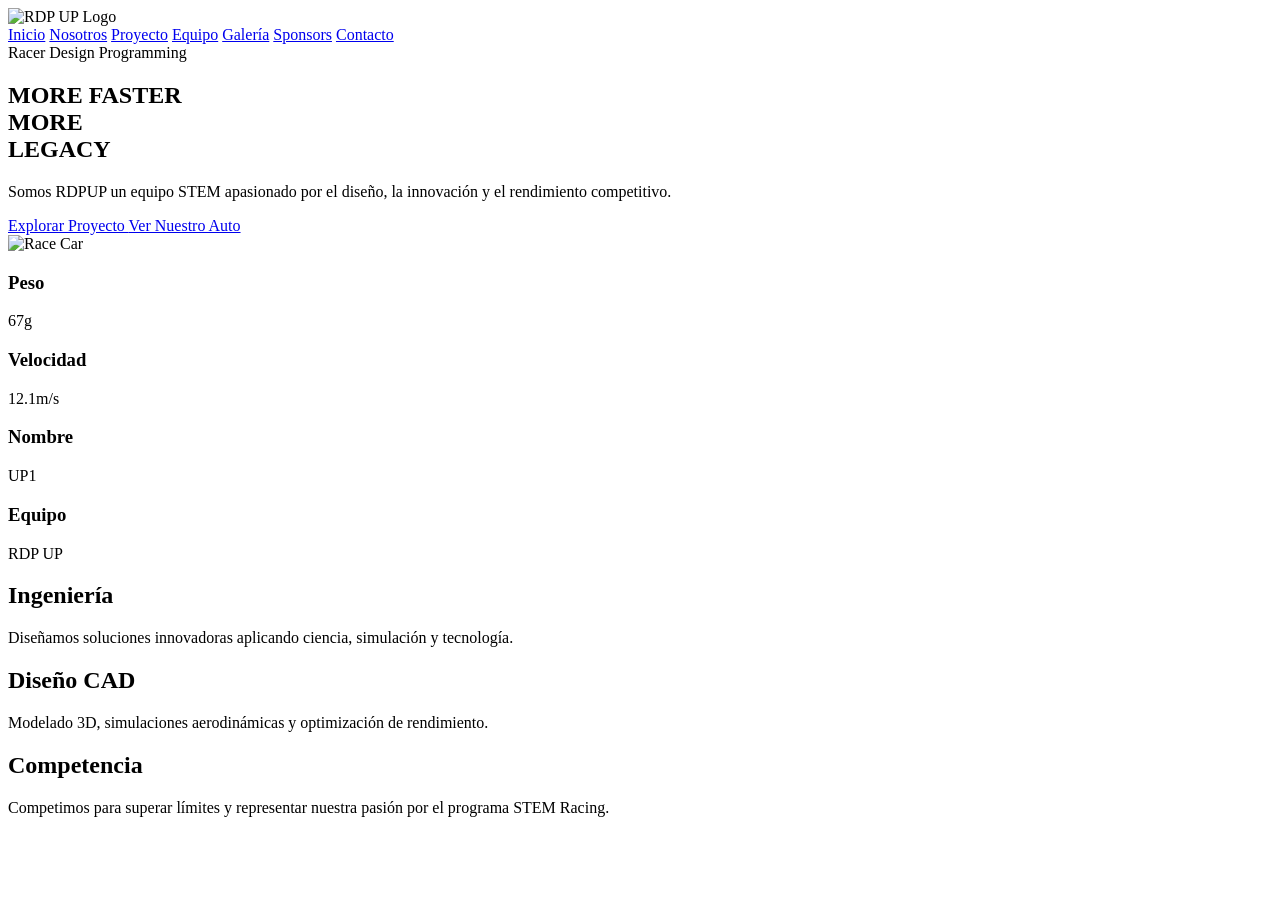
==== index.html @ f3060013 "1st 1st" ====
<!DOCTYPE html>
<html lang="es">

<head>

    <meta charset="UTF-8">

    <meta name="viewport" content="width=device-width, initial-scale=1.0">

    <title>RDP UP STEM Racing</title>

    <!-- FUENTES -->
    <link href="https://fonts.googleapis.com/css2?family=Orbitron:wght@400;600;700;800&family=Inter:wght@300;400;500;600&display=swap" rel="stylesheet">

    <!-- CSS -->
    <link rel="stylesheet" href="css/style.css">

</head>

<body>

    <!-- GLOW -->
    <div class="bg-glow"></div>

    <!-- LINEAS -->
    <div class="lines">

        <div class="line"></div>
        <div class="line"></div>
        <div class="line"></div>

    </div>

    <!-- NAVBAR -->
    <nav class="navbar">

        <!-- LOGO -->
        <div class="logo-container">

            <img src="assets/logo/logo.png" alt="RDP UP Logo" class="logo-img">

        </div>

        <!-- LINKS -->
        <div class="nav-links">

            <a href="index.html">Inicio</a>

            <a href="nosotros.html">Nosotros</a>

            <a href="proyecto.html">Proyecto</a>

            <a href="equipo.html">Equipo</a>

            <a href="galeria.html">Galería</a>

            <a href="sponsors.html">Sponsors</a>

            <a href="contacto.html">Contacto</a>

        </div>

    </nav>

    <!-- HERO -->
    <section class="hero">

        <!-- TEXTO -->
        <div class="hero-text">

            <div class="subtitle">
                Racer Design Programming
            </div>

            <h1>
                MORE FASTER<br>
                MORE<br>
                <span>LEGACY</span>
            </h1>

            <p>
                Somos RDPUP un equipo STEM apasionado por el diseño,
                la innovación y el rendimiento competitivo.
            </p>

            <!-- BOTONES -->
            <div class="buttons">

                <a href="proyecto.html" class="btn btn-primary">
                    Explorar Proyecto
                </a>

                <a href="#" class="btn btn-secondary">
                    Ver Nuestro Auto
                </a>

            </div>

        </div>

        <!-- AUTO -->
        <div class="hero-image">

            <img src="assets/cars/car.png" alt="Race Car">

        </div>

    </section>

    <!-- STATS -->
    <section class="stats">

        <div class="stat-card">

            <h3>Peso</h3>

            <p>67g</p>

        </div>

        <div class="stat-card">

            <h3>Velocidad</h3>

            <p>12.1m/s</p>

        </div>

        <div class="stat-card">

            <h3>Nombre</h3>

            <p>UP1</p>

        </div>

        <div class="stat-card">

            <h3>Equipo</h3>

            <p>RDP UP</p>

        </div>

    </section>

    <!-- FEATURES -->
    <section class="features">

        <div class="feature">

            <h2>Ingeniería</h2>

            <p>
                Diseñamos soluciones innovadoras aplicando ciencia,
                simulación y tecnología.
            </p>

        </div>

        <div class="feature">

            <h2>Diseño CAD</h2>

            <p>
                Modelado 3D, simulaciones aerodinámicas
                y optimización de rendimiento.
            </p>

        </div>

        <div class="feature">

            <h2>Competencia</h2>

            <p>
                Competimos para superar límites y representar
                nuestra pasión por el programa STEM Racing.
            </p>

        </div>

    </section>

</body>

</html>
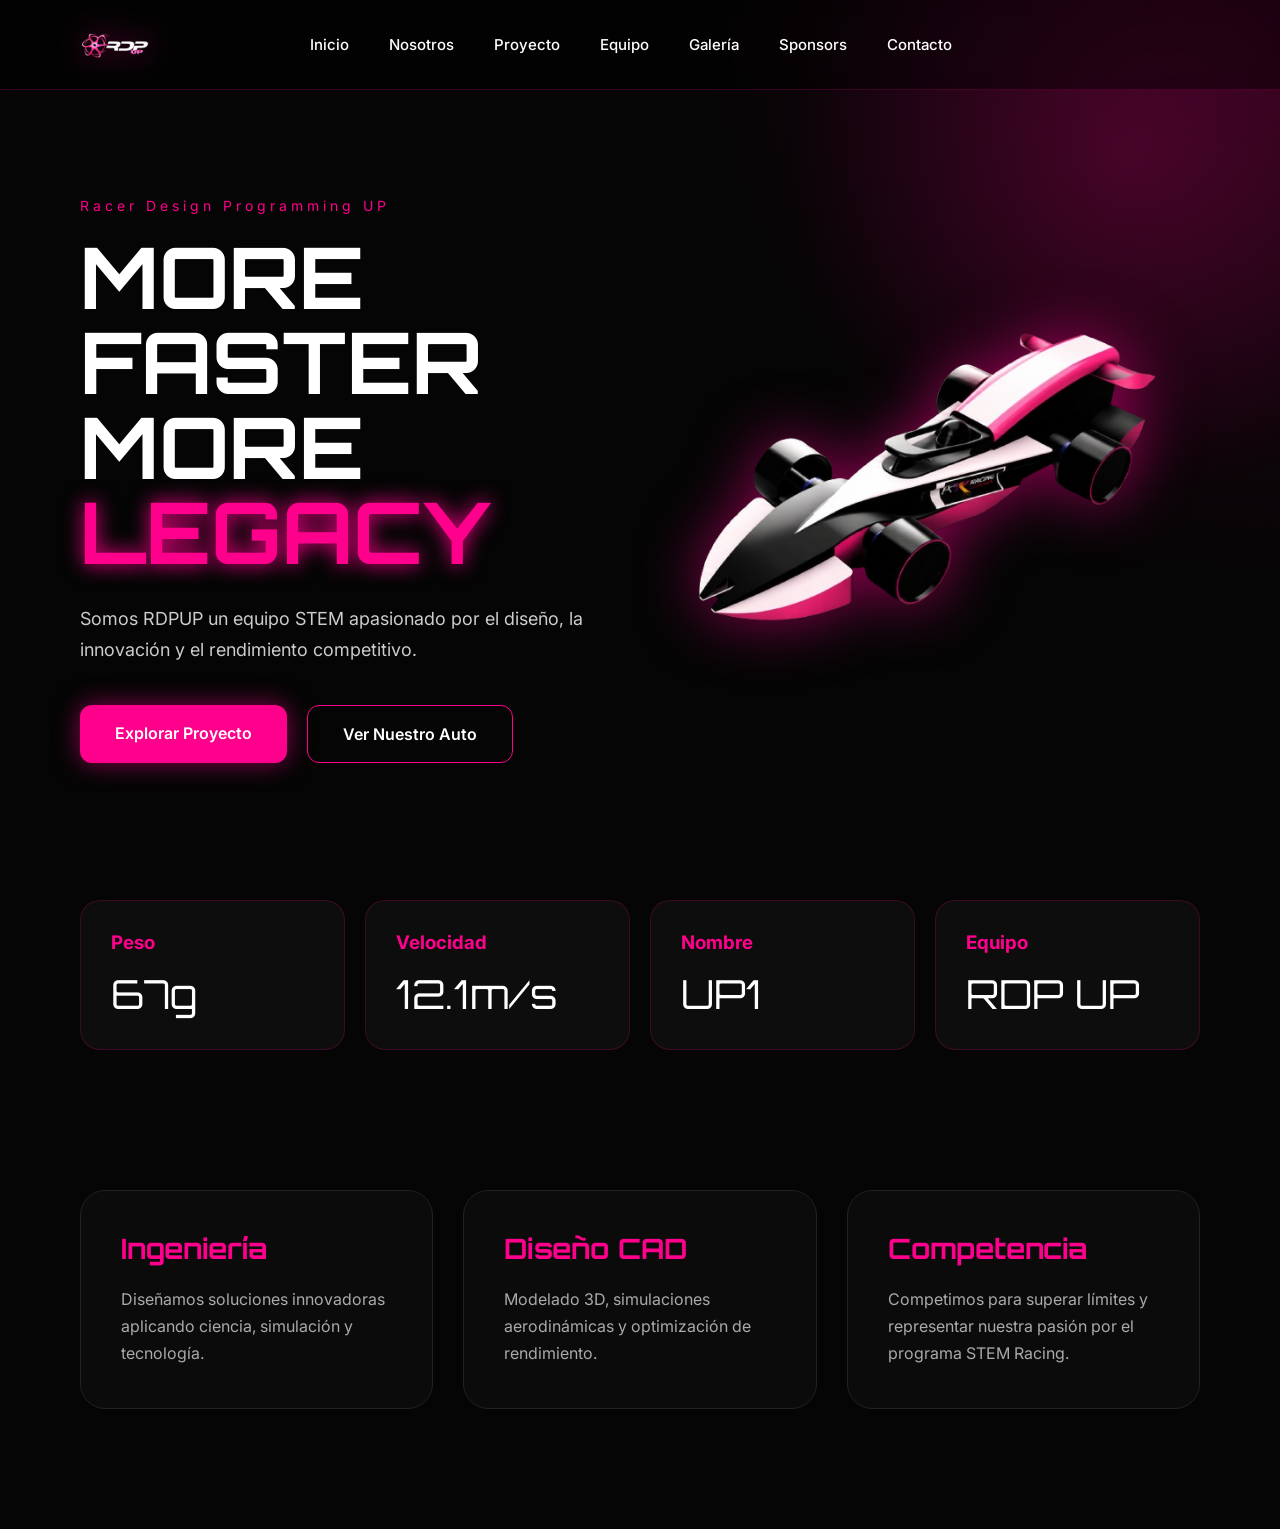
==== commit a9c9c747: "correcion en el titulo" ====
--- a/index.html
+++ b/index.html
@@ -69,7 +69,7 @@
         <div class="hero-text">
 
             <div class="subtitle">
-                Racer Design Programming
+                Racer Design Programming UP
             </div>
 
             <h1>
@@ -184,4 +184,4 @@
 
 </body>
 
-</html>+</html>
--- a/css/style.css
+++ b/css/style.css
@@ -0,0 +1,2529 @@
+*{
+    margin:0;
+    padding:0;
+    box-sizing:border-box;
+}
+
+body{
+
+    background:
+    radial-gradient(circle at top right,#ff008c22,transparent 30%),
+    #050505;
+
+    color:white;
+
+    font-family:'Inter',sans-serif;
+
+    overflow-x:hidden;
+}
+
+/* GLOW */
+
+.bg-glow{
+
+    position:fixed;
+
+    width:700px;
+    height:700px;
+
+    background:radial-gradient(circle,#ff008c33 0%, transparent 70%);
+
+    top:-200px;
+    right:-200px;
+
+    z-index:-1;
+}
+
+/* NAVBAR */
+
+.navbar{
+
+    width:100%;
+    height:90px;
+
+    display:flex;
+    align-items:center;
+    justify-content:flex-start;
+
+    padding:0 80px;
+
+    position:fixed;
+
+    top:0;
+    left:0;
+
+    z-index:1000;
+
+    background:rgba(0,0,0,0.45);
+
+    backdrop-filter:blur(10px);
+
+    border-bottom:1px solid #ff008c33;
+}
+
+/* LOGO */
+
+.logo-container{
+
+    display:flex;
+    align-items:center;
+}
+
+.logo-img{
+
+    height:70px;
+
+    width:auto;
+
+    object-fit:contain;
+
+    filter:drop-shadow(0 0 15px #ff008c88);
+
+    transition:0.3s;
+}
+
+.logo-img:hover{
+
+    transform:scale(1.05);
+
+    filter:drop-shadow(0 0 25px #ff008c);
+}
+
+/* LINKS */
+
+.nav-links{
+
+    display:flex;
+
+    gap:40px;
+
+    margin-left:80px;
+}
+
+.nav-links a{
+
+    color:white;
+
+    text-decoration:none;
+
+    font-size:15px;
+
+    font-weight:500;
+
+    position:relative;
+
+    transition:0.3s;
+}
+
+.nav-links a:hover{
+
+    color:#ff008c;
+}
+
+.nav-links a::after{
+
+    content:"";
+
+    position:absolute;
+
+    left:0;
+    bottom:-8px;
+
+    width:0%;
+    height:2px;
+
+    background:#ff008c;
+
+    transition:0.3s;
+}
+
+.nav-links a:hover::after{
+
+    width:100%;
+}
+
+/* HERO */
+
+.hero{
+
+    min-height:100vh;
+
+    display:flex;
+    align-items:center;
+    justify-content:space-between;
+
+    padding:140px 80px 80px;
+
+    position:relative;
+}
+
+.hero-text{
+
+    width:50%;
+
+    z-index:2;
+}
+
+.subtitle{
+
+    color:#ff008c;
+
+    letter-spacing:4px;
+
+    margin-bottom:20px;
+
+    font-size:14px;
+}
+
+.hero h1{
+
+    font-family:'Orbitron',sans-serif;
+
+    font-size:85px;
+
+    line-height:1;
+
+    margin-bottom:30px;
+
+    text-transform:uppercase;
+}
+
+.hero h1 span{
+
+    color:#ff008c;
+
+    text-shadow:0 0 20px #ff008c;
+}
+
+.hero p{
+
+    color:#cccccc;
+
+    font-size:18px;
+
+    line-height:1.7;
+
+    max-width:550px;
+
+    margin-bottom:40px;
+}
+
+/* BOTONES */
+
+.buttons{
+
+    display:flex;
+
+    gap:20px;
+}
+
+.btn{
+
+    padding:18px 35px;
+
+    border-radius:12px;
+
+    text-decoration:none;
+
+    font-weight:600;
+
+    transition:0.3s;
+}
+
+.btn-primary{
+
+    background:#ff008c;
+
+    color:white;
+
+    box-shadow:0 0 25px #ff008c88;
+}
+
+.btn-primary:hover{
+
+    transform:translateY(-5px);
+
+    box-shadow:0 0 45px #ff008c;
+}
+
+.btn-secondary{
+
+    border:1px solid #ff008c;
+
+    color:white;
+}
+
+.btn-secondary:hover{
+
+    background:#ff008c22;
+}
+
+/* AUTO */
+
+.hero-image{
+
+    width:50%;
+
+    display:flex;
+    justify-content:center;
+}
+
+.hero-image img{
+
+    width:100%;
+
+    max-width:850px;
+
+    filter:drop-shadow(0 0 30px #ff008c88);
+
+    animation:float 4s ease-in-out infinite;
+}
+
+/* FLOAT */
+
+@keyframes float{
+
+    0%{
+        transform:translateY(0px);
+    }
+
+    50%{
+        transform:translateY(-15px);
+    }
+
+    100%{
+        transform:translateY(0px);
+    }
+}
+
+/* STATS */
+
+.stats{
+
+    width:100%;
+
+    display:grid;
+
+    grid-template-columns:repeat(4,1fr);
+
+    gap:20px;
+
+    padding:0 80px 80px;
+}
+
+.stat-card{
+
+    background:#0d0d0d;
+
+    border:1px solid #ff008c33;
+
+    padding:30px;
+
+    border-radius:20px;
+
+    transition:0.3s;
+}
+
+.stat-card:hover{
+
+    transform:translateY(-8px);
+
+    border-color:#ff008c;
+
+    box-shadow:0 0 30px #ff008c22;
+}
+
+.stat-card h3{
+
+    color:#ff008c;
+
+    margin-bottom:15px;
+}
+
+.stat-card p{
+
+    font-size:40px;
+
+    font-family:'Orbitron',sans-serif;
+}
+
+/* FEATURES */
+
+.features{
+
+    padding:60px 80px 120px;
+
+    display:grid;
+
+    grid-template-columns:repeat(3,1fr);
+
+    gap:30px;
+}
+
+.feature{
+
+    background:#0b0b0b;
+
+    border:1px solid #222;
+
+    border-radius:25px;
+
+    padding:40px;
+
+    transition:0.4s;
+}
+
+.feature:hover{
+
+    border-color:#ff008c;
+
+    transform:translateY(-10px);
+
+    box-shadow:0 0 40px #ff008c22;
+}
+
+.feature h2{
+
+    color:#ff008c;
+
+    margin-bottom:20px;
+
+    font-size:28px;
+
+    font-family:'Orbitron',sans-serif;
+}
+
+.feature p{
+
+    color:#aaa;
+
+    line-height:1.7;
+}
+
+/* LINEAS */
+
+.lines{
+
+    position:absolute;
+
+    width:100%;
+    height:100%;
+
+    overflow:hidden;
+
+    z-index:0;
+}
+
+.line{
+
+    position:absolute;
+
+    width:300px;
+    height:2px;
+
+    background:linear-gradient(to right, transparent, #ff008c);
+
+    animation:move 5s linear infinite;
+
+    opacity:0.3;
+}
+
+.line:nth-child(1){
+
+    top:20%;
+    left:-300px;
+}
+
+.line:nth-child(2){
+
+    top:50%;
+    left:-500px;
+
+    animation-delay:2s;
+}
+
+.line:nth-child(3){
+
+    top:75%;
+    left:-400px;
+
+    animation-delay:4s;
+}
+
+@keyframes move{
+
+    0%{
+        transform:translateX(0);
+    }
+
+    100%{
+        transform:translateX(1800px);
+    }
+}
+
+/* RESPONSIVE */
+
+@media(max-width:1200px){
+
+    .hero{
+
+        flex-direction:column;
+
+        text-align:center;
+    }
+
+    .hero-text,
+    .hero-image{
+
+        width:100%;
+    }
+
+    .hero h1{
+
+        font-size:55px;
+    }
+
+    .buttons{
+
+        justify-content:center;
+    }
+
+    .stats{
+
+        grid-template-columns:repeat(2,1fr);
+    }
+
+    .features{
+
+        grid-template-columns:1fr;
+    }
+
+    .navbar{
+
+        padding:0 30px;
+    }
+}
+
+@media(max-width:700px){
+
+    .hero{
+
+        padding:140px 25px 60px;
+    }
+
+    .stats{
+
+        padding:0 25px 60px;
+
+        grid-template-columns:1fr;
+    }
+
+    .features{
+
+        padding:40px 25px 100px;
+    }
+
+    .hero h1{
+
+        font-size:42px;
+    }
+
+    .nav-links{
+
+        display:none;
+    }
+
+    .logo-img{
+
+        height:55px;
+    }
+}
+
+/* ========================= */
+/* GOOGLE FONTS */
+/* ========================= */
+
+/*
+<link href="https://fonts.googleapis.com/css2?family=Orbitron:wght@400;600;700;800&family=Inter:wght@300;400;500;600&display=swap" rel="stylesheet">
+*/
+
+/* ========================= */
+/* RESET */
+/* ========================= */
+
+*{
+    margin:0;
+    padding:0;
+    box-sizing:border-box;
+}
+
+/* ========================= */
+/* BODY */
+/* ========================= */
+
+body{
+
+    background:
+    radial-gradient(circle at top right,#ff008c22,transparent 30%),
+    #050505;
+
+    color:white;
+
+    font-family:'Inter',sans-serif;
+
+    overflow-x:hidden;
+}
+
+/* ========================= */
+/* NAVBAR */
+/* ========================= */
+
+.navbar{
+
+    width:100%;
+
+    height:90px;
+
+    display:flex;
+
+    align-items:center;
+
+    justify-content:flex-start;
+
+    gap:80px;
+
+    padding:0 80px;
+
+    position:fixed;
+
+    top:0;
+    left:0;
+
+    z-index:1000;
+
+    background:rgba(0,0,0,0.45);
+
+    backdrop-filter:blur(10px);
+
+    border-bottom:1px solid #ff008c33;
+}
+
+/* ========================= */
+/* LOGO NAVBAR */
+/* ========================= */
+
+.logo-img{
+
+    height:70px;
+
+    width:auto;
+
+    object-fit:contain;
+
+    filter:drop-shadow(0 0 15px #ff008c88);
+
+    transition:0.3s;
+}
+
+.logo-img:hover{
+
+    transform:scale(1.05);
+
+    filter:drop-shadow(0 0 25px #ff008c);
+}
+
+/* ========================= */
+/* LINKS */
+/* ========================= */
+
+.nav-links{
+
+    display:flex;
+
+    gap:40px;
+}
+
+.nav-links a{
+
+    color:white;
+
+    text-decoration:none;
+
+    font-size:15px;
+
+    font-weight:500;
+
+    position:relative;
+
+    transition:0.3s;
+}
+
+.nav-links a:hover{
+
+    color:#ff008c;
+}
+
+.nav-links a::after{
+
+    content:"";
+
+    position:absolute;
+
+    left:0;
+    bottom:-8px;
+
+    width:0%;
+
+    height:2px;
+
+    background:#ff008c;
+
+    transition:0.3s;
+}
+
+.nav-links a:hover::after{
+
+    width:100%;
+}
+
+/* ========================= */
+/* NOSOTROS */
+/* ========================= */
+
+.about{
+
+    width:100%;
+
+    padding:160px 80px 120px;
+
+    position:relative;
+}
+
+/* ========================= */
+/* TITULO */
+/* ========================= */
+
+.about-title{
+
+    text-align:center;
+
+    margin-bottom:100px;
+}
+
+.about-title h1{
+
+    width:100%;
+
+    display:flex;
+
+    justify-content:center;
+
+    align-items:center;
+
+    margin-bottom:5px;
+}
+
+/* ========================= */
+/* LOGO GRANDE */
+/* ========================= */
+
+.about-logo{
+
+    width:400px !important;
+
+    height:auto !important;
+
+    display:block;
+
+    margin:auto;
+
+    object-fit:contain;
+
+    filter:drop-shadow(0 0 30px #ff008c88);
+
+    transition:0.3s;
+}
+
+.about-logo:hover{
+
+    transform:scale(1.03);
+
+    filter:drop-shadow(0 0 45px #ff008c);
+}
+
+.about-title p{
+
+    color:#aaaaaa;
+
+    font-size:18px;
+
+    line-height:1.8;
+
+    max-width:750px;
+
+    margin:auto;
+}
+
+/* ========================= */
+/* CONTENIDO */
+/* ========================= */
+
+.about-content{
+
+    display:flex;
+
+    align-items:center;
+
+    justify-content:space-between;
+
+    gap:70px;
+
+    margin-bottom:120px;
+}
+
+/* ========================= */
+/* TEXTO */
+/* ========================= */
+
+.about-text{
+
+    width:50%;
+}
+
+.about-text h2{
+
+    font-size:42px;
+
+    margin-bottom:25px;
+
+    font-family:'Orbitron',sans-serif;
+}
+
+.about-text p{
+
+    color:#bdbdbd;
+
+    line-height:1.8;
+
+    font-size:17px;
+
+    margin-bottom:35px;
+}
+
+/* ========================= */
+/* MISION Y VISION */
+/* ========================= */
+
+.mission-vision{
+
+    display:flex;
+
+    gap:25px;
+}
+
+.info-card{
+
+    background:#0d0d0d;
+
+    border:1px solid #ff008c33;
+
+    border-radius:22px;
+
+    padding:30px;
+
+    transition:0.3s;
+}
+
+.info-card:hover{
+
+    transform:translateY(-8px);
+
+    border-color:#ff008c;
+
+    box-shadow:0 0 35px #ff008c22;
+}
+
+.info-card h3{
+
+    color:#ff008c;
+
+    margin-bottom:15px;
+
+    font-size:24px;
+
+    font-family:'Orbitron',sans-serif;
+}
+
+.info-card p{
+
+    margin-bottom:0;
+}
+
+/* ========================= */
+/* IMAGEN */
+/* ========================= */
+
+.about-image{
+
+    width:50%;
+
+    display:flex;
+
+    justify-content:center;
+}
+
+.about-image img{
+
+    width:100%;
+
+    max-width:700px;
+
+    filter:drop-shadow(0 0 35px #ff008c66);
+
+    animation:float 4s ease-in-out infinite;
+}
+
+/* ========================= */
+/* VALORES */
+/* ========================= */
+
+.values{
+
+    display:grid;
+
+    grid-template-columns:repeat(4,1fr);
+
+    gap:25px;
+
+    margin-bottom:120px;
+}
+
+.value-card{
+
+    background:#0b0b0b;
+
+    border:1px solid #222;
+
+    border-radius:22px;
+
+    padding:35px;
+
+    transition:0.3s;
+}
+
+.value-card:hover{
+
+    transform:translateY(-10px);
+
+    border-color:#ff008c;
+
+    box-shadow:0 0 35px #ff008c22;
+}
+
+.value-card h3{
+
+    color:#ff008c;
+
+    margin-bottom:20px;
+
+    font-size:24px;
+
+    font-family:'Orbitron',sans-serif;
+}
+
+.value-card p{
+
+    color:#aaaaaa;
+
+    line-height:1.7;
+}
+
+/* ========================= */
+/* FRASE */
+/* ========================= */
+
+.about-quote{
+
+    text-align:center;
+}
+
+.about-quote h2{
+
+    font-size:44px;
+
+    font-family:'Orbitron',sans-serif;
+
+    text-shadow:0 0 20px #ff008c33;
+}
+
+/* ========================= */
+/* FLOAT */
+/* ========================= */
+
+@keyframes float{
+
+    0%{
+        transform:translateY(0px);
+    }
+
+    50%{
+        transform:translateY(-15px);
+    }
+
+    100%{
+        transform:translateY(0px);
+    }
+}
+
+/* ========================= */
+/* RESPONSIVE */
+/* ========================= */
+
+@media(max-width:1200px){
+
+    .about-content{
+
+        flex-direction:column;
+    }
+
+    .about-text,
+    .about-image{
+
+        width:100%;
+    }
+
+    .values{
+
+        grid-template-columns:repeat(2,1fr);
+    }
+}
+
+@media(max-width:700px){
+
+    .navbar{
+
+        padding:0 20px;
+
+        gap:30px;
+    }
+
+    .nav-links{
+
+        display:none;
+    }
+
+    .logo-img{
+
+        height:55px;
+    }
+
+    .about{
+
+        padding:130px 25px 100px;
+    }
+
+    .about-logo{
+
+        width:95% !important;
+    }
+
+    .about-title p{
+
+        font-size:16px;
+    }
+
+    .about-text h2{
+
+        font-size:30px;
+    }
+
+    .mission-vision{
+
+        flex-direction:column;
+    }
+
+    .values{
+
+        grid-template-columns:1fr;
+    }
+
+    .about-quote h2{
+
+        font-size:28px;
+    }
+}
+
+/* ========================= */
+/* EQUIPO */
+/* ========================= */
+
+.team{
+
+    width:100%;
+
+    padding:160px 80px 120px;
+
+    position:relative;
+}
+
+/* ========================= */
+/* TITULO */
+/* ========================= */
+
+.team-title{
+
+    text-align:center;
+
+    margin-bottom:100px;
+}
+
+.team-title h1{
+
+    font-size:72px;
+
+    font-family:'Orbitron',sans-serif;
+
+    color:#ff008c;
+
+    margin-bottom:25px;
+
+    text-shadow:0 0 20px #ff008c66;
+}
+
+.team-title p{
+
+    color:#aaaaaa;
+
+    font-size:18px;
+
+    line-height:1.8;
+
+    max-width:750px;
+
+    margin:auto;
+}
+
+/* ========================= */
+/* GRID */
+/* ========================= */
+
+.team-grid{
+
+    display:grid;
+
+    grid-template-columns:repeat(4,1fr);
+
+    gap:30px;
+
+    margin-bottom:120px;
+}
+
+/* ========================= */
+/* CARD */
+/* ========================= */
+
+.team-card{
+
+    background:#0b0b0b;
+
+    border:1px solid #222;
+
+    border-radius:28px;
+
+    overflow:hidden;
+
+    transition:0.4s;
+
+    position:relative;
+}
+
+.team-card:hover{
+
+    transform:translateY(-12px);
+
+    border-color:#ff008c;
+
+    box-shadow:0 0 40px #ff008c22;
+}
+
+/* ========================= */
+/* IMAGEN */
+/* ========================= */
+
+.team-image{
+
+    width:100%;
+
+    height:320px;
+
+    overflow:hidden;
+
+    position:relative;
+}
+
+.team-image img{
+
+    width:100%;
+
+    height:100%;
+
+    object-fit:cover;
+
+    transition:0.5s;
+}
+
+.team-card:hover .team-image img{
+
+    transform:scale(1.08);
+}
+
+/* ========================= */
+/* INFO */
+/* ========================= */
+
+.team-info{
+
+    padding:30px;
+}
+
+.team-info h2{
+
+    font-size:28px;
+
+    font-family:'Orbitron',sans-serif;
+
+    margin-bottom:10px;
+}
+
+.team-info h3{
+
+    color:#ff008c;
+
+    margin-bottom:18px;
+
+    font-size:18px;
+
+    font-weight:600;
+}
+
+.team-info p{
+
+    color:#aaaaaa;
+
+    line-height:1.7;
+
+    font-size:15px;
+}
+
+/* ========================= */
+/* FRASE */
+/* ========================= */
+
+.team-quote{
+
+    text-align:center;
+}
+
+.team-quote h2{
+
+    font-size:44px;
+
+    font-family:'Orbitron',sans-serif;
+
+    text-shadow:0 0 20px #ff008c33;
+}
+
+/* ========================= */
+/* RESPONSIVE */
+/* ========================= */
+
+@media(max-width:1300px){
+
+    .team-grid{
+
+        grid-template-columns:repeat(2,1fr);
+    }
+}
+
+@media(max-width:700px){
+
+    .team{
+
+        padding:130px 25px 100px;
+    }
+
+    .team-title h1{
+
+        font-size:48px;
+    }
+
+    .team-title p{
+
+        font-size:16px;
+    }
+
+    .team-grid{
+
+        grid-template-columns:1fr;
+    }
+
+    .team-image{
+
+        height:280px;
+    }
+
+    .team-quote h2{
+
+        font-size:28px;
+    }
+}
+
+/* ========================= */
+/* GALERIA */
+/* ========================= */
+
+.gallery{
+
+    width:100%;
+
+    padding:160px 80px 120px;
+
+    position:relative;
+}
+
+/* ========================= */
+/* TITULO */
+/* ========================= */
+
+.gallery-title{
+
+    text-align:center;
+
+    margin-bottom:100px;
+}
+
+.gallery-title h1{
+
+    font-size:72px;
+
+    font-family:'Orbitron',sans-serif;
+
+    color:#ff008c;
+
+    margin-bottom:25px;
+
+    text-shadow:0 0 20px #ff008c66;
+}
+
+.gallery-title p{
+
+    color:#aaaaaa;
+
+    font-size:18px;
+
+    line-height:1.8;
+
+    max-width:750px;
+
+    margin:auto;
+}
+
+/* ========================= */
+/* GRID */
+/* ========================= */
+
+.gallery-grid{
+
+    display:grid;
+
+    grid-template-columns:repeat(3,1fr);
+
+    grid-auto-rows:280px;
+
+    gap:25px;
+
+    margin-bottom:120px;
+}
+
+/* ========================= */
+/* ITEM */
+/* ========================= */
+
+.gallery-item{
+
+    position:relative;
+
+    overflow:hidden;
+
+    border-radius:28px;
+
+    border:1px solid #222;
+
+    background:#0b0b0b;
+
+    transition:0.4s;
+}
+
+.gallery-item:hover{
+
+    transform:translateY(-10px);
+
+    border-color:#ff008c;
+
+    box-shadow:0 0 40px #ff008c22;
+}
+
+/* ========================= */
+/* ITEMS GRANDES */
+/* ========================= */
+
+.gallery-item.large{
+
+    grid-column:span 2;
+}
+
+/* ========================= */
+/* IMAGEN */
+/* ========================= */
+
+.gallery-item img{
+
+    width:100%;
+
+    height:100%;
+
+    object-fit:cover;
+
+    transition:0.6s;
+}
+
+.gallery-item:hover img{
+
+    transform:scale(1.08);
+}
+
+/* ========================= */
+/* OVERLAY */
+/* ========================= */
+
+.gallery-overlay{
+
+    position:absolute;
+
+    inset:0;
+
+    background:
+    linear-gradient(to top,
+    rgba(0,0,0,0.9),
+    rgba(0,0,0,0.1));
+
+    display:flex;
+
+    align-items:flex-end;
+
+    padding:30px;
+
+    opacity:1;
+}
+
+.gallery-overlay h2{
+
+    color:white;
+
+    font-size:28px;
+
+    font-family:'Orbitron',sans-serif;
+
+    text-shadow:0 0 10px #000;
+}
+
+/* ========================= */
+/* FRASE */
+/* ========================= */
+
+.gallery-quote{
+
+    text-align:center;
+}
+
+.gallery-quote h2{
+
+    font-size:44px;
+
+    font-family:'Orbitron',sans-serif;
+
+    text-shadow:0 0 20px #ff008c33;
+}
+
+/* ========================= */
+/* RESPONSIVE */
+/* ========================= */
+
+@media(max-width:1200px){
+
+    .gallery-grid{
+
+        grid-template-columns:repeat(2,1fr);
+    }
+
+    .gallery-item.large{
+
+        grid-column:span 2;
+    }
+}
+
+@media(max-width:700px){
+
+    .gallery{
+
+        padding:130px 25px 100px;
+    }
+
+    .gallery-title h1{
+
+        font-size:48px;
+    }
+
+    .gallery-title p{
+
+        font-size:16px;
+    }
+
+    .gallery-grid{
+
+        grid-template-columns:1fr;
+
+        grid-auto-rows:260px;
+    }
+
+    .gallery-item.large{
+
+        grid-column:span 1;
+    }
+
+    .gallery-overlay h2{
+
+        font-size:22px;
+    }
+
+    .gallery-quote h2{
+
+        font-size:28px;
+    }
+}
+
+/* ========================= */
+/* PROYECTO */
+/* ========================= */
+
+.project{
+
+    width:100%;
+
+    padding:160px 80px 120px;
+
+    position:relative;
+}
+
+/* ========================= */
+/* TITULO */
+/* ========================= */
+
+.project-title{
+
+    text-align:center;
+
+    margin-bottom:100px;
+}
+
+.project-title h1{
+
+    font-size:72px;
+
+    font-family:'Orbitron',sans-serif;
+
+    color:#ff008c;
+
+    margin-bottom:25px;
+
+    text-shadow:0 0 20px #ff008c66;
+}
+
+.project-title p{
+
+    color:#aaaaaa;
+
+    font-size:18px;
+
+    line-height:1.8;
+
+    max-width:760px;
+
+    margin:auto;
+}
+
+/* ========================= */
+/* HERO */
+/* ========================= */
+
+.project-hero{
+
+    display:flex;
+
+    align-items:center;
+
+    justify-content:space-between;
+
+    gap:80px;
+
+    margin-bottom:120px;
+}
+
+/* ========================= */
+/* INFO */
+/* ========================= */
+
+.project-info{
+
+    width:50%;
+}
+
+.project-info h2{
+
+    font-size:54px;
+
+    font-family:'Orbitron',sans-serif;
+
+    margin-bottom:25px;
+}
+
+.project-info p{
+
+    color:#bdbdbd;
+
+    line-height:1.9;
+
+    font-size:17px;
+
+    margin-bottom:40px;
+}
+
+/* ========================= */
+/* STATS */
+/* ========================= */
+
+.project-stats{
+
+    display:flex;
+
+    gap:25px;
+
+    flex-wrap:wrap;
+}
+
+.project-stat{
+
+    background:#0d0d0d;
+
+    border:1px solid #ff008c33;
+
+    border-radius:22px;
+
+    padding:28px;
+
+    min-width:240px;
+
+    max-width:320px;
+
+    transition:0.3s;
+}
+
+.project-stat:hover{
+
+    transform:translateY(-8px);
+
+    border-color:#ff008c;
+
+    box-shadow:0 0 35px #ff008c22;
+}
+
+.project-stat h3{
+
+    color:#ff008c;
+
+    margin-bottom:12px;
+
+    font-size:18px;
+}
+
+.project-stat span{
+
+    font-size:20px;
+
+    font-family:'Inter',sans-serif;
+
+    font-weight:500;
+
+    line-height:1.6;
+
+    color:#ffffff;
+
+    display:block;
+}
+
+/* ========================= */
+/* IMAGEN */
+/* ========================= */
+
+.project-image{
+
+    width:50%;
+
+    display:flex;
+
+    justify-content:center;
+}
+
+.project-image img{
+
+    width:100%;
+
+    max-width:760px;
+
+    filter:drop-shadow(0 0 45px #ff008c66);
+
+    animation:float 4s ease-in-out infinite;
+}
+
+/* ========================= */
+/* FEATURES */
+/* ========================= */
+
+.project-features{
+
+    display:grid;
+
+    grid-template-columns:repeat(3,1fr);
+
+    gap:30px;
+
+    margin-bottom:120px;
+}
+
+.feature-card{
+
+    background:#0b0b0b;
+
+    border:1px solid #222;
+
+    border-radius:28px;
+
+    padding:40px;
+
+    transition:0.4s;
+}
+
+.feature-card:hover{
+
+    transform:translateY(-10px);
+
+    border-color:#ff008c;
+
+    box-shadow:0 0 40px #ff008c22;
+}
+
+.feature-card h2{
+
+    color:#ff008c;
+
+    margin-bottom:20px;
+
+    font-size:28px;
+
+    font-family:'Orbitron',sans-serif;
+}
+
+.feature-card p{
+
+    color:#aaaaaa;
+
+    line-height:1.8;
+}
+
+/* ========================= */
+/* TIMELINE */
+/* ========================= */
+
+.timeline-section{
+
+    margin-bottom:120px;
+}
+
+.timeline-section h2{
+
+    text-align:center;
+
+    font-size:52px;
+
+    font-family:'Orbitron',sans-serif;
+
+    margin-bottom:70px;
+}
+
+/* ========================= */
+/* TIMELINE GRID */
+/* ========================= */
+
+.timeline{
+
+    display:grid;
+
+    grid-template-columns:repeat(4,1fr);
+
+    gap:25px;
+}
+
+.timeline-item{
+
+    background:#0d0d0d;
+
+    border:1px solid #222;
+
+    border-radius:26px;
+
+    padding:35px;
+
+    transition:0.4s;
+
+    position:relative;
+
+    overflow:hidden;
+}
+
+.timeline-item:hover{
+
+    transform:translateY(-10px);
+
+    border-color:#ff008c;
+
+    box-shadow:0 0 40px #ff008c22;
+}
+
+.timeline-item span{
+
+    position:absolute;
+
+    top:20px;
+    right:20px;
+
+    font-size:70px;
+
+    font-family:'Orbitron',sans-serif;
+
+    color:#ff008c11;
+}
+
+.timeline-item h3{
+
+    font-size:28px;
+
+    margin-bottom:20px;
+
+    position:relative;
+
+    z-index:2;
+
+    font-family:'Orbitron',sans-serif;
+}
+
+.timeline-item p{
+
+    color:#aaaaaa;
+
+    line-height:1.8;
+
+    position:relative;
+
+    z-index:2;
+}
+
+/* ========================= */
+/* FRASE */
+/* ========================= */
+
+.project-quote{
+
+    text-align:center;
+}
+
+.project-quote h2{
+
+    font-size:46px;
+
+    font-family:'Orbitron',sans-serif;
+
+    text-shadow:0 0 20px #ff008c33;
+}
+
+/* ========================= */
+/* FLOAT */
+/* ========================= */
+
+@keyframes float{
+
+    0%{
+        transform:translateY(0px);
+    }
+
+    50%{
+        transform:translateY(-15px);
+    }
+
+    100%{
+        transform:translateY(0px);
+    }
+}
+
+/* ========================= */
+/* RESPONSIVE */
+/* ========================= */
+
+@media(max-width:1300px){
+
+    .project-hero{
+
+        flex-direction:column;
+    }
+
+    .project-info,
+    .project-image{
+
+        width:100%;
+    }
+
+    .project-features{
+
+        grid-template-columns:1fr;
+    }
+
+    .timeline{
+
+        grid-template-columns:repeat(2,1fr);
+    }
+}
+
+@media(max-width:700px){
+
+    .project{
+
+        padding:130px 25px 100px;
+    }
+
+    .project-title h1{
+
+        font-size:48px;
+    }
+
+    .project-title p{
+
+        font-size:16px;
+    }
+
+    .project-info h2{
+
+        font-size:38px;
+    }
+
+    .project-stats{
+
+        flex-direction:column;
+    }
+
+    .timeline{
+
+        grid-template-columns:1fr;
+    }
+
+    .timeline-section h2{
+
+        font-size:34px;
+    }
+
+    .project-quote h2{
+
+        font-size:28px;
+    }
+}
+
+/* ========================= */
+/* SPONSORS */
+/* ========================= */
+
+.sponsors{
+
+    width:100%;
+
+    padding:160px 80px 120px;
+
+    position:relative;
+}
+
+/* ========================= */
+/* TITULO */
+/* ========================= */
+
+.sponsors-title{
+
+    text-align:center;
+
+    margin-bottom:100px;
+}
+
+.sponsors-title h1{
+
+    font-size:72px;
+
+    font-family:'Orbitron',sans-serif;
+
+    color:#ff008c;
+
+    margin-bottom:25px;
+
+    text-shadow:0 0 20px #ff008c66;
+}
+
+.sponsors-title p{
+
+    color:#aaaaaa;
+
+    font-size:18px;
+
+    line-height:1.8;
+
+    max-width:760px;
+
+    margin:auto;
+}
+
+/* ========================= */
+/* GRID */
+/* ========================= */
+
+.sponsors-grid{
+
+    display:grid;
+
+    grid-template-columns:repeat(3,1fr);
+
+    gap:35px;
+
+    margin-bottom:120px;
+}
+
+/* ========================= */
+/* CARD */
+/* ========================= */
+
+.sponsor-card{
+
+    background:#0b0b0b;
+
+    border:1px solid #222;
+
+    border-radius:30px;
+
+    padding:45px 35px;
+
+    transition:0.4s;
+
+    text-align:center;
+
+    position:relative;
+
+    overflow:hidden;
+}
+
+.sponsor-card:hover{
+
+    transform:translateY(-12px);
+
+    border-color:#ff008c;
+
+    box-shadow:0 0 45px #ff008c22;
+}
+
+/* ========================= */
+/* LOGO */
+/* ========================= */
+
+.sponsor-logo{
+
+    width:100%;
+
+    height:140px;
+
+    display:flex;
+
+    align-items:center;
+
+    justify-content:center;
+
+    margin-bottom:35px;
+}
+
+.sponsor-logo img{
+
+    max-width:180px;
+
+    max-height:120px;
+
+    object-fit:contain;
+
+    filter:drop-shadow(0 0 20px #ff008c55);
+
+    transition:0.4s;
+}
+
+.sponsor-card:hover .sponsor-logo img{
+
+    transform:scale(1.08);
+
+    filter:drop-shadow(0 0 30px #ff008c);
+}
+
+/* ========================= */
+/* INFO */
+/* ========================= */
+
+.sponsor-info h2{
+
+    font-size:28px;
+
+    font-family:'Orbitron',sans-serif;
+
+    margin-bottom:20px;
+
+    color:white;
+}
+
+.sponsor-info p{
+
+    color:#aaaaaa;
+
+    line-height:1.8;
+
+    font-size:16px;
+}
+
+/* ========================= */
+/* CTA */
+/* ========================= */
+
+.sponsor-cta{
+
+    text-align:center;
+
+    background:#0b0b0b;
+
+    border:1px solid #ff008c33;
+
+    border-radius:35px;
+
+    padding:70px 50px;
+}
+
+.sponsor-cta h2{
+
+    font-size:46px;
+
+    font-family:'Orbitron',sans-serif;
+
+    margin-bottom:25px;
+
+    text-shadow:0 0 20px #ff008c33;
+}
+
+.sponsor-cta p{
+
+    color:#aaaaaa;
+
+    font-size:18px;
+
+    line-height:1.8;
+
+    max-width:700px;
+
+    margin:auto auto 40px;
+}
+
+/* ========================= */
+/* BOTON */
+/* ========================= */
+
+.sponsor-btn{
+
+    display:inline-block;
+
+    padding:18px 40px;
+
+    background:#ff008c;
+
+    color:white;
+
+    text-decoration:none;
+
+    border-radius:14px;
+
+    font-weight:600;
+
+    transition:0.3s;
+
+    box-shadow:0 0 25px #ff008c66;
+}
+
+.sponsor-btn:hover{
+
+    transform:translateY(-5px);
+
+    box-shadow:0 0 45px #ff008c;
+}
+
+/* ========================= */
+/* RESPONSIVE */
+/* ========================= */
+
+@media(max-width:1200px){
+
+    .sponsors-grid{
+
+        grid-template-columns:1fr;
+    }
+}
+
+@media(max-width:700px){
+
+    .sponsors{
+
+        padding:130px 25px 100px;
+    }
+
+    .sponsors-title h1{
+
+        font-size:48px;
+    }
+
+    .sponsors-title p{
+
+        font-size:16px;
+    }
+
+    .sponsor-cta{
+
+        padding:50px 25px;
+    }
+
+    .sponsor-cta h2{
+
+        font-size:32px;
+    }
+
+    .sponsor-cta p{
+
+        font-size:16px;
+    }
+}
+
+/* ========================= */
+/* CONTACTO */
+/* ========================= */
+
+.contact{
+
+    width:100%;
+
+    padding:160px 80px 120px;
+
+    position:relative;
+}
+
+/* ========================= */
+/* TITULO */
+/* ========================= */
+
+.contact-title{
+
+    text-align:center;
+
+    margin-bottom:100px;
+}
+
+.contact-title h1{
+
+    font-size:72px;
+
+    font-family:'Orbitron',sans-serif;
+
+    color:#ff008c;
+
+    margin-bottom:25px;
+
+    text-shadow:0 0 20px #ff008c66;
+}
+
+.contact-title p{
+
+    color:#aaaaaa;
+
+    font-size:18px;
+
+    line-height:1.8;
+
+    max-width:750px;
+
+    margin:auto;
+}
+
+/* ========================= */
+/* CONTENIDO */
+/* ========================= */
+
+.contact-container{
+
+    display:flex;
+
+    gap:40px;
+
+    align-items:flex-start;
+
+    justify-content:center;
+
+    margin-bottom:120px;
+}
+
+/* ========================= */
+/* INFO */
+/* ========================= */
+
+.contact-info{
+
+    width:40%;
+
+    display:flex;
+
+    flex-direction:column;
+
+    gap:30px;
+}
+
+.contact-card{
+
+    background:#0b0b0b;
+
+    border:1px solid #222;
+
+    border-radius:28px;
+
+    padding:40px;
+
+    transition:0.4s;
+}
+
+.contact-card:hover{
+
+    transform:translateY(-10px);
+
+    border-color:#ff008c;
+
+    box-shadow:0 0 40px #ff008c22;
+}
+
+.contact-card h2{
+
+    color:#ff008c;
+
+    margin-bottom:20px;
+
+    font-size:28px;
+
+    font-family:'Orbitron',sans-serif;
+}
+
+.contact-card p{
+
+    color:#aaaaaa;
+
+    line-height:1.8;
+
+    font-size:17px;
+}
+
+/* ========================= */
+/* REDES */
+/* ========================= */
+
+.socials-section{
+
+    width:60%;
+
+    background:#0b0b0b;
+
+    border:1px solid #222;
+
+    border-radius:28px;
+
+    padding:40px;
+
+    transition:0.4s;
+}
+
+.socials-section:hover{
+
+    border-color:#ff008c;
+
+    box-shadow:0 0 40px #ff008c22;
+}
+
+.socials-section h2{
+
+    color:#ff008c;
+
+    font-size:34px;
+
+    margin-bottom:35px;
+
+    font-family:'Orbitron',sans-serif;
+}
+
+/* ========================= */
+/* GRID REDES */
+/* ========================= */
+
+.socials-grid{
+
+    display:grid;
+
+    grid-template-columns:repeat(2,1fr);
+
+    gap:25px;
+}
+
+/* ========================= */
+/* CARD RED SOCIAL */
+/* ========================= */
+
+.social-card{
+
+    background:#111111;
+
+    border:1px solid #222;
+
+    border-radius:24px;
+
+    padding:35px;
+
+    text-decoration:none;
+
+    transition:0.4s;
+}
+
+.social-card:hover{
+
+    transform:translateY(-8px);
+
+    border-color:#ff008c;
+
+    background:#151515;
+
+    box-shadow:0 0 35px #ff008c22;
+}
+
+.social-card h3{
+
+    color:#ff008c;
+
+    margin-bottom:15px;
+
+    font-size:26px;
+
+    font-family:'Orbitron',sans-serif;
+}
+
+.social-card p{
+
+    color:#aaaaaa;
+
+    font-size:17px;
+
+    line-height:1.7;
+}
+
+/* ========================= */
+/* FRASE */
+/* ========================= */
+
+.contact-quote{
+
+    text-align:center;
+}
+
+.contact-quote h2{
+
+    font-size:44px;
+
+    font-family:'Orbitron',sans-serif;
+
+    text-shadow:0 0 20px #ff008c33;
+}
+
+/* ========================= */
+/* RESPONSIVE */
+/* ========================= */
+
+@media(max-width:1100px){
+
+    .contact-container{
+
+        flex-direction:column;
+    }
+
+    .contact-info,
+    .socials-section{
+
+        width:100%;
+    }
+}
+
+@media(max-width:700px){
+
+    .contact{
+
+        padding:130px 25px 100px;
+    }
+
+    .contact-title h1{
+
+        font-size:48px;
+    }
+
+    .contact-title p{
+
+        font-size:16px;
+    }
+
+    .socials-grid{
+
+        grid-template-columns:1fr;
+    }
+
+    .contact-card,
+    .social-card,
+    .socials-section{
+
+        padding:30px;
+    }
+
+    .contact-quote h2{
+
+        font-size:28px;
+    }
+}
